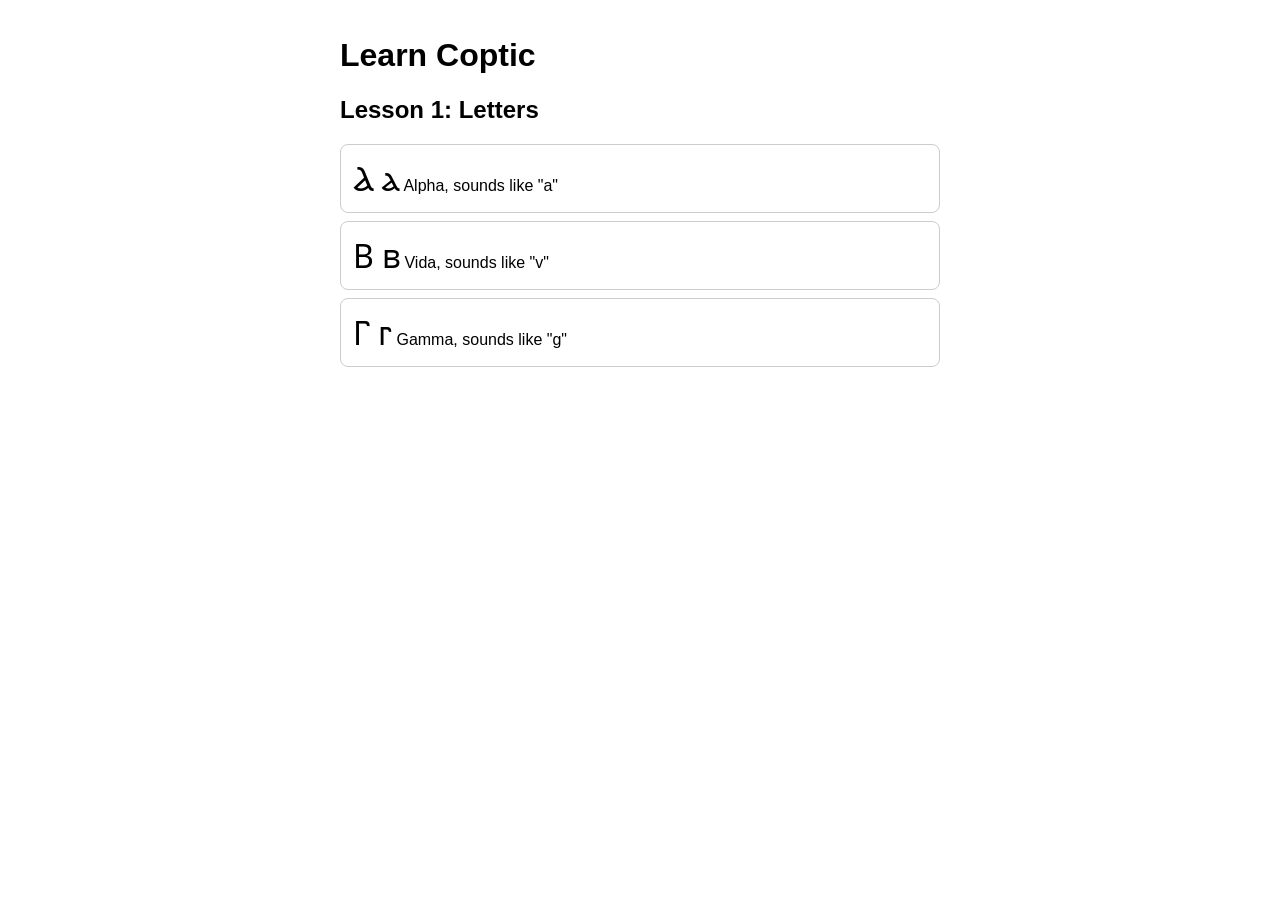
==== index.html @ 821ffd7f "Create index.html" ====
<!DOCTYPE html>
<html lang="en">
<head>
  <meta charset="UTF-8">
  <meta name="viewport" content="width=device-width, initial-scale=1">
  <title>Learn Coptic</title>
  <link href="https://fonts.googleapis.com/css2?family=Noto+Sans+Coptic&display=swap" rel="stylesheet">
  <style>
    body { font-family: sans-serif; max-width: 600px; margin: auto; padding: 16px; }
    .coptic { font-family: 'Noto Sans Coptic', sans-serif; font-size: 2rem; }
    .card { border: 1px solid #ccc; border-radius: 8px; padding: 12px; margin: 8px 0; }
  </style>
</head>
<body>
  <h1>Learn Coptic</h1>
  <h2>Lesson 1: Letters</h2>
  <div class="card"><span class="coptic">Ⲁ ⲁ</span> Alpha, sounds like "a"</div>
  <div class="card"><span class="coptic">Ⲃ ⲃ</span> Vida, sounds like "v"</div>
  <div class="card"><span class="coptic">Ⲅ ⲅ</span> Gamma, sounds like "g"</div>
</body>
</html>
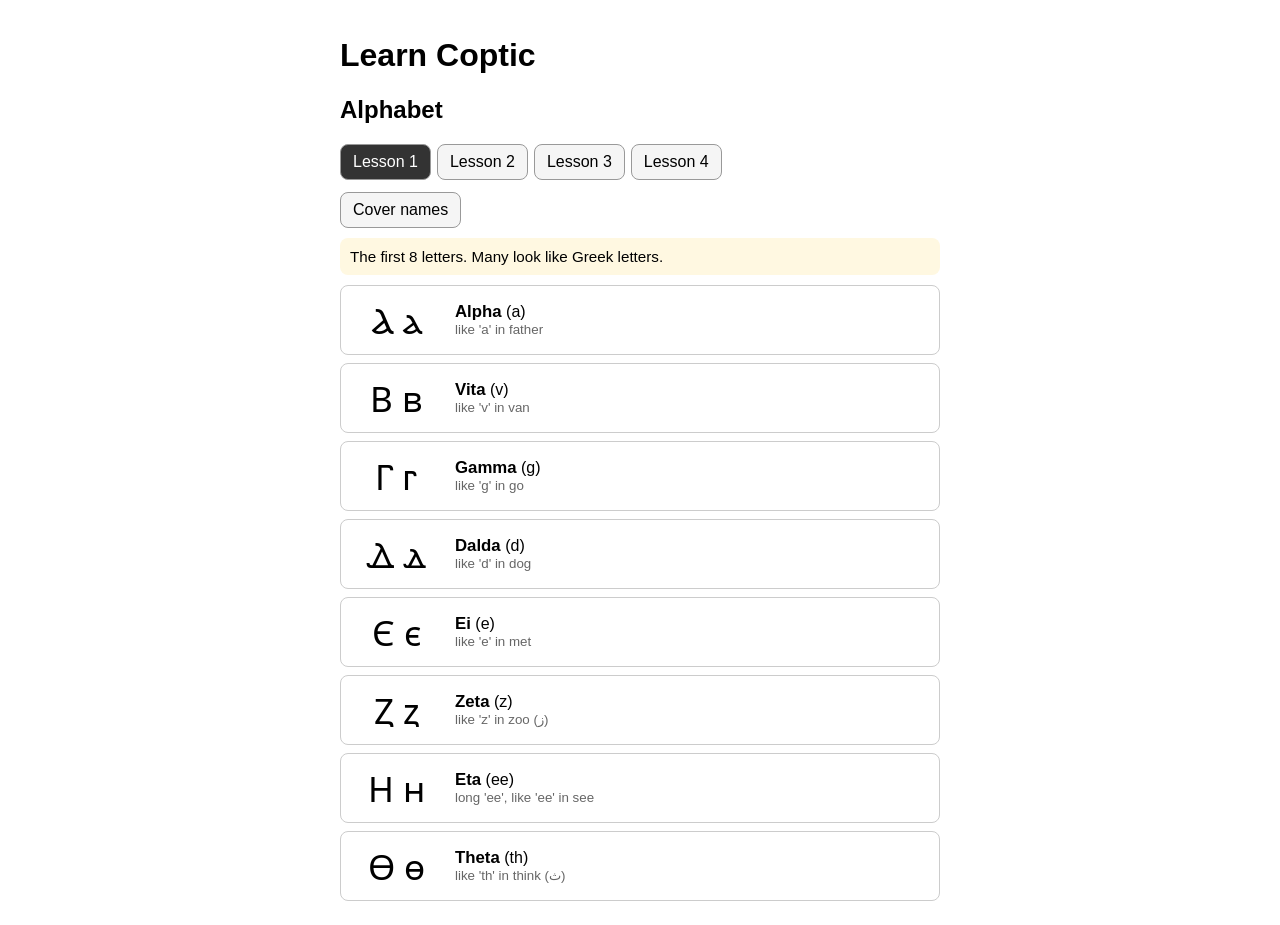
==== commit cd6c4d90: "Update index.html" ====
--- a/index.html
+++ b/index.html
@@ -1,21 +1,114 @@
 <!DOCTYPE html>
 <html lang="en">
 <head>
-  <meta charset="UTF-8">
-  <meta name="viewport" content="width=device-width, initial-scale=1">
-  <title>Learn Coptic</title>
-  <link href="https://fonts.googleapis.com/css2?family=Noto+Sans+Coptic&display=swap" rel="stylesheet">
-  <style>
-    body { font-family: sans-serif; max-width: 600px; margin: auto; padding: 16px; }
-    .coptic { font-family: 'Noto Sans Coptic', sans-serif; font-size: 2rem; }
-    .card { border: 1px solid #ccc; border-radius: 8px; padding: 12px; margin: 8px 0; }
-  </style>
+<meta charset="UTF-8">
+<meta name="viewport" content="width=device-width, initial-scale=1">
+<title>Learn Coptic</title>
+<link href="https://fonts.googleapis.com/css2?family=Noto+Sans+Coptic&display=swap" rel="stylesheet">
+<style>
+  body { font-family: sans-serif; max-width: 600px; margin: auto; padding: 16px; }
+  .coptic { font-family: 'Noto Sans Coptic', sans-serif; }
+  nav { display: flex; gap: 6px; flex-wrap: wrap; margin: 12px 0; }
+  nav button, .tools button { padding: 8px 12px; border: 1px solid #999; border-radius: 8px; background: #f5f5f5; font-size: 1rem; }
+  nav button.active { background: #333; color: #fff; }
+  .card { display: flex; gap: 14px; align-items: center; border: 1px solid #ccc; border-radius: 8px; padding: 10px; margin: 8px 0; }
+  .letter { font-size: 2.2rem; min-width: 90px; text-align: center; }
+  .info b { font-size: 1.05rem; }
+  .info small { color: #666; display: block; }
+  .hidden .info { visibility: hidden; }
+  .note { background: #fff8e1; border-radius: 8px; padding: 10px; margin: 10px 0; font-size: .95rem; }
+</style>
 </head>
 <body>
-  <h1>Learn Coptic</h1>
-  <h2>Lesson 1: Letters</h2>
-  <div class="card"><span class="coptic">Ⲁ ⲁ</span> Alpha, sounds like "a"</div>
-  <div class="card"><span class="coptic">Ⲃ ⲃ</span> Vida, sounds like "v"</div>
-  <div class="card"><span class="coptic">Ⲅ ⲅ</span> Gamma, sounds like "g"</div>
+<h1>Learn Coptic</h1>
+<h2>Alphabet</h2>
+<nav id="nav"></nav>
+<div class="tools"><button id="toggle">Cover names</button></div>
+<div class="note" id="note"></div>
+<div id="cards"></div>
+
+<script>
+const lessons = [
+  { title: "Lesson 1", note: "The first 8 letters. Many look like Greek letters.",
+    letters: [
+      ["Ⲁ ⲁ", "Alpha", "a", "like 'a' in father"],
+      ["Ⲃ ⲃ", "Vita", "v", "like 'v' in van"],
+      ["Ⲅ ⲅ", "Gamma", "g", "like 'g' in go"],
+      ["Ⲇ ⲇ", "Dalda", "d", "like 'd' in dog"],
+      ["Ⲉ ⲉ", "Ei", "e", "like 'e' in met"],
+      ["Ⲍ ⲍ", "Zeta", "z", "like 'z' in zoo (ز)"],
+      ["Ⲏ ⲏ", "Eta", "ee", "long 'ee', like 'ee' in see"],
+      ["Ⲑ ⲑ", "Theta", "th", "like 'th' in think (ث)"]
+    ] },
+  { title: "Lesson 2", note: "Letters 9 to 16.",
+    letters: [
+      ["Ⲓ ⲓ", "Iota", "i", "like 'ee' in see"],
+      ["Ⲕ ⲕ", "Kappa", "k", "like 'k' in kite"],
+      ["Ⲗ ⲗ", "Lola", "l", "like 'l' in lamp"],
+      ["Ⲙ ⲙ", "Mi", "m", "like 'm' in map"],
+      ["Ⲛ ⲛ", "Ni", "n", "like 'n' in net"],
+      ["Ⲝ ⲝ", "Exi", "ks", "like 'x' in box (كس)"],
+      ["Ⲟ ⲟ", "O", "o", "like 'o' in more"],
+      ["Ⲡ ⲡ", "Pi", "p", "like 'p' in pen"]
+    ] },
+  { title: "Lesson 3", note: "Letters 17 to 24, the last of the Greek-based letters.",
+    letters: [
+      ["Ⲣ ⲣ", "Ro", "r", "rolled 'r'"],
+      ["Ⲥ ⲥ", "Sima", "s", "like 's' in sun"],
+      ["Ⲧ ⲧ", "Tau", "t", "like 't' in top"],
+      ["Ⲩ ⲩ", "Ue", "ee / u", "usually 'ee' or 'u'"],
+      ["Ⲫ ⲫ", "Fi", "f / ph", "like 'f' in fan (ف)"],
+      ["Ⲭ ⲭ", "Khi", "kh", "like Arabic خ"],
+      ["Ⲯ ⲯ", "Epsi", "ps", "like 'ps' in lapse"],
+      ["Ⲱ ⲱ", "Omega", "o", "long 'o', like Ⲟ"]
+    ] },
+  { title: "Lesson 4", note: "The 7 extra letters that Coptic added for sounds Greek didn't have.",
+    letters: [
+      ["Ϣ ϣ", "Shai", "sh", "like 'sh' in ship (ش)"],
+      ["Ϥ ϥ", "Fai", "f", "like 'f' in fan (ف)"],
+      ["Ϧ ϧ", "Khai", "kh", "like Arabic خ"],
+      ["Ϩ ϩ", "Hori", "h", "soft 'h' (هـ)"],
+      ["Ϫ ϫ", "Janja", "j", "like 'j' in jam"],
+      ["Ϭ ϭ", "Chima", "ch / k", "like 'ch' in chair"],
+      ["Ϯ ϯ", "Ti", "ti", "the syllable 'ti'"]
+    ] }
+];
+
+const nav = document.getElementById("nav");
+const cards = document.getElementById("cards");
+const note = document.getElementById("note");
+const toggle = document.getElementById("toggle");
+let current = 0, covered = false;
+
+function show(i) {
+  current = i;
+  nav.innerHTML = "";
+  lessons.forEach((l, idx) => {
+    const b = document.createElement("button");
+    b.textContent = l.title;
+    if (idx === i) b.className = "active";
+    b.onclick = () => show(idx);
+    nav.appendChild(b);
+  });
+  note.textContent = lessons[i].note;
+  cards.innerHTML = "";
+  lessons[i].letters.forEach(([glyph, name, sound, hint]) => {
+    const d = document.createElement("div");
+    d.className = "card" + (covered ? " hidden" : "");
+    d.innerHTML = '<div class="letter coptic">' + glyph + '</div>' +
+      '<div class="info"><b>' + name + '</b> (' + sound + ')<small>' + hint + '</small></div>';
+    d.onclick = () => d.classList.toggle("hidden");
+    cards.appendChild(d);
+  });
+}
+
+toggle.onclick = () => {
+  covered = !covered;
+  toggle.textContent = covered ? "Show names" : "Cover names";
+  show(current);
+};
+
+show(0);
+</script>
 </body>
 </html>
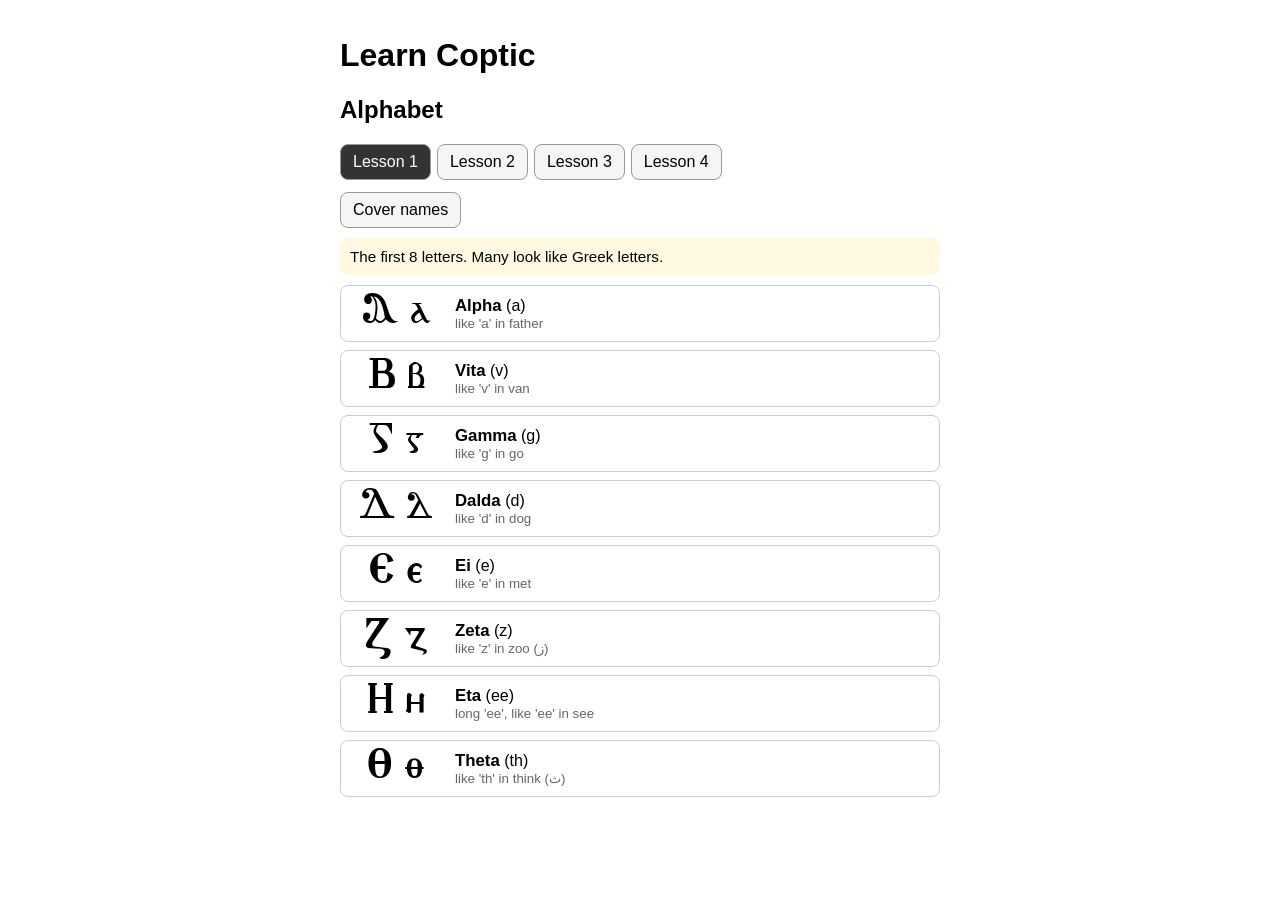
==== commit b1c44358: "Update index.html" ====
--- a/index.html
+++ b/index.html
@@ -4,15 +4,15 @@
 <meta charset="UTF-8">
 <meta name="viewport" content="width=device-width, initial-scale=1">
 <title>Learn Coptic</title>
-<link href="https://fonts.googleapis.com/css2?family=Noto+Sans+Coptic&display=swap" rel="stylesheet">
 <style>
+  @font-face { font-family: 'Avva'; src: url('CS-Avva-Shenouda.ttf') format('truetype'); font-display: swap; }
   body { font-family: sans-serif; max-width: 600px; margin: auto; padding: 16px; }
-  .coptic { font-family: 'Noto Sans Coptic', sans-serif; }
+  .avva { font-family: 'Avva', serif; }
   nav { display: flex; gap: 6px; flex-wrap: wrap; margin: 12px 0; }
   nav button, .tools button { padding: 8px 12px; border: 1px solid #999; border-radius: 8px; background: #f5f5f5; font-size: 1rem; }
   nav button.active { background: #333; color: #fff; }
   .card { display: flex; gap: 14px; align-items: center; border: 1px solid #ccc; border-radius: 8px; padding: 10px; margin: 8px 0; }
-  .letter { font-size: 2.2rem; min-width: 90px; text-align: center; }
+  .letter { font-size: 2.4rem; min-width: 90px; text-align: center; }
   .info b { font-size: 1.05rem; }
   .info small { color: #666; display: block; }
   .hidden .info { visibility: hidden; }
@@ -28,6 +28,20 @@
 <div id="cards"></div>
 
 <script>
+const MAP = {
+  "Ⲁ":"A","ⲁ":"a","Ⲃ":"B","ⲃ":"b","Ⲅ":"G","ⲅ":"g","Ⲇ":"D","ⲇ":"d",
+  "Ⲉ":"E","ⲉ":"e","Ⲍ":"Z","ⲍ":"z","Ⲏ":"Y","ⲏ":"y","Ⲑ":":","ⲑ":";",
+  "Ⲓ":"I","ⲓ":"i","Ⲕ":"K","ⲕ":"k","Ⲗ":"L","ⲗ":"l","Ⲙ":"M","ⲙ":"m",
+  "Ⲛ":"N","ⲛ":"n","Ⲝ":"X","ⲝ":"x","Ⲟ":"O","ⲟ":"o","Ⲡ":"P","ⲡ":"p",
+  "Ⲣ":"R","ⲣ":"r","Ⲥ":"C","ⲥ":"c","Ⲧ":"T","ⲧ":"t","Ⲩ":"U","ⲩ":"u",
+  "Ⲫ":"V","ⲫ":"v","Ⲭ":"<","ⲭ":",","Ⲯ":"\"","ⲯ":"'","Ⲱ":"W","ⲱ":"w",
+  "Ϣ":"S","ϣ":"s","Ϥ":"F","ϥ":"f","Ϧ":"Q","ϧ":"q","Ϩ":"H","ϩ":"h",
+  "Ϫ":"J","ϫ":"j","Ϭ":"[","ϭ":"{","Ϯ":"]","ϯ":"}"
+};
+function toAvva(text) {
+  return Array.from(text).map(ch => MAP[ch] || ch).join("");
+}
+
 const lessons = [
   { title: "Lesson 1", note: "The first 8 letters. Many look like Greek letters.",
     letters: [
@@ -95,7 +109,7 @@
   lessons[i].letters.forEach(([glyph, name, sound, hint]) => {
     const d = document.createElement("div");
     d.className = "card" + (covered ? " hidden" : "");
-    d.innerHTML = '<div class="letter coptic">' + glyph + '</div>' +
+    d.innerHTML = '<div class="letter avva">' + toAvva(glyph) + '</div>' +
       '<div class="info"><b>' + name + '</b> (' + sound + ')<small>' + hint + '</small></div>';
     d.onclick = () => d.classList.toggle("hidden");
     cards.appendChild(d);
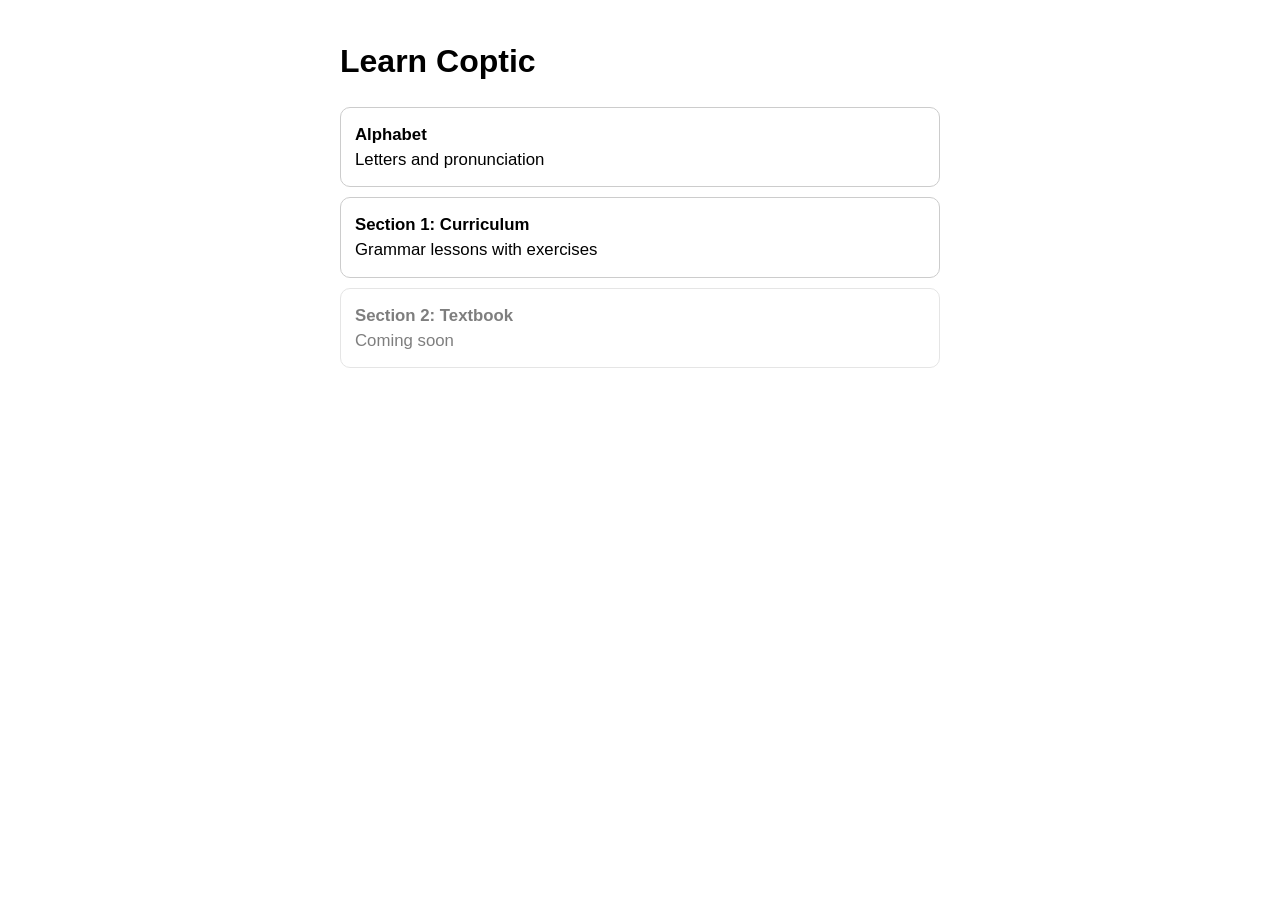
==== commit 3fa3dece: "Create index.html" ====
--- a/index.html
+++ b/index.html
@@ -4,125 +4,12 @@
 <meta charset="UTF-8">
 <meta name="viewport" content="width=device-width, initial-scale=1">
 <title>Learn Coptic</title>
-<style>
-  @font-face { font-family: 'Avva'; src: url('CS-Avva-Shenouda.ttf') format('truetype'); font-display: swap; }
-  body { font-family: sans-serif; max-width: 600px; margin: auto; padding: 16px; }
-  .avva { font-family: 'Avva', serif; }
-  nav { display: flex; gap: 6px; flex-wrap: wrap; margin: 12px 0; }
-  nav button, .tools button { padding: 8px 12px; border: 1px solid #999; border-radius: 8px; background: #f5f5f5; font-size: 1rem; }
-  nav button.active { background: #333; color: #fff; }
-  .card { display: flex; gap: 14px; align-items: center; border: 1px solid #ccc; border-radius: 8px; padding: 10px; margin: 8px 0; }
-  .letter { font-size: 2.4rem; min-width: 90px; text-align: center; }
-  .info b { font-size: 1.05rem; }
-  .info small { color: #666; display: block; }
-  .hidden .info { visibility: hidden; }
-  .note { background: #fff8e1; border-radius: 8px; padding: 10px; margin: 10px 0; font-size: .95rem; }
-</style>
+<link rel="stylesheet" href="style.css">
 </head>
 <body>
 <h1>Learn Coptic</h1>
-<h2>Alphabet</h2>
-<nav id="nav"></nav>
-<div class="tools"><button id="toggle">Cover names</button></div>
-<div class="note" id="note"></div>
-<div id="cards"></div>
-
-<script>
-const MAP = {
-  "Ⲁ":"A","ⲁ":"a","Ⲃ":"B","ⲃ":"b","Ⲅ":"G","ⲅ":"g","Ⲇ":"D","ⲇ":"d",
-  "Ⲉ":"E","ⲉ":"e","Ⲍ":"Z","ⲍ":"z","Ⲏ":"Y","ⲏ":"y","Ⲑ":":","ⲑ":";",
-  "Ⲓ":"I","ⲓ":"i","Ⲕ":"K","ⲕ":"k","Ⲗ":"L","ⲗ":"l","Ⲙ":"M","ⲙ":"m",
-  "Ⲛ":"N","ⲛ":"n","Ⲝ":"X","ⲝ":"x","Ⲟ":"O","ⲟ":"o","Ⲡ":"P","ⲡ":"p",
-  "Ⲣ":"R","ⲣ":"r","Ⲥ":"C","ⲥ":"c","Ⲧ":"T","ⲧ":"t","Ⲩ":"U","ⲩ":"u",
-  "Ⲫ":"V","ⲫ":"v","Ⲭ":"<","ⲭ":",","Ⲯ":"\"","ⲯ":"'","Ⲱ":"W","ⲱ":"w",
-  "Ϣ":"S","ϣ":"s","Ϥ":"F","ϥ":"f","Ϧ":"Q","ϧ":"q","Ϩ":"H","ϩ":"h",
-  "Ϫ":"J","ϫ":"j","Ϭ":"[","ϭ":"{","Ϯ":"]","ϯ":"}"
-};
-function toAvva(text) {
-  return Array.from(text).map(ch => MAP[ch] || ch).join("");
-}
-
-const lessons = [
-  { title: "Lesson 1", note: "The first 8 letters. Many look like Greek letters.",
-    letters: [
-      ["Ⲁ ⲁ", "Alpha", "a", "like 'a' in father"],
-      ["Ⲃ ⲃ", "Vita", "v", "like 'v' in van"],
-      ["Ⲅ ⲅ", "Gamma", "g", "like 'g' in go"],
-      ["Ⲇ ⲇ", "Dalda", "d", "like 'd' in dog"],
-      ["Ⲉ ⲉ", "Ei", "e", "like 'e' in met"],
-      ["Ⲍ ⲍ", "Zeta", "z", "like 'z' in zoo (ز)"],
-      ["Ⲏ ⲏ", "Eta", "ee", "long 'ee', like 'ee' in see"],
-      ["Ⲑ ⲑ", "Theta", "th", "like 'th' in think (ث)"]
-    ] },
-  { title: "Lesson 2", note: "Letters 9 to 16.",
-    letters: [
-      ["Ⲓ ⲓ", "Iota", "i", "like 'ee' in see"],
-      ["Ⲕ ⲕ", "Kappa", "k", "like 'k' in kite"],
-      ["Ⲗ ⲗ", "Lola", "l", "like 'l' in lamp"],
-      ["Ⲙ ⲙ", "Mi", "m", "like 'm' in map"],
-      ["Ⲛ ⲛ", "Ni", "n", "like 'n' in net"],
-      ["Ⲝ ⲝ", "Exi", "ks", "like 'x' in box (كس)"],
-      ["Ⲟ ⲟ", "O", "o", "like 'o' in more"],
-      ["Ⲡ ⲡ", "Pi", "p", "like 'p' in pen"]
-    ] },
-  { title: "Lesson 3", note: "Letters 17 to 24, the last of the Greek-based letters.",
-    letters: [
-      ["Ⲣ ⲣ", "Ro", "r", "rolled 'r'"],
-      ["Ⲥ ⲥ", "Sima", "s", "like 's' in sun"],
-      ["Ⲧ ⲧ", "Tau", "t", "like 't' in top"],
-      ["Ⲩ ⲩ", "Ue", "ee / u", "usually 'ee' or 'u'"],
-      ["Ⲫ ⲫ", "Fi", "f / ph", "like 'f' in fan (ف)"],
-      ["Ⲭ ⲭ", "Khi", "kh", "like Arabic خ"],
-      ["Ⲯ ⲯ", "Epsi", "ps", "like 'ps' in lapse"],
-      ["Ⲱ ⲱ", "Omega", "o", "long 'o', like Ⲟ"]
-    ] },
-  { title: "Lesson 4", note: "The 7 extra letters that Coptic added for sounds Greek didn't have.",
-    letters: [
-      ["Ϣ ϣ", "Shai", "sh", "like 'sh' in ship (ش)"],
-      ["Ϥ ϥ", "Fai", "f", "like 'f' in fan (ف)"],
-      ["Ϧ ϧ", "Khai", "kh", "like Arabic خ"],
-      ["Ϩ ϩ", "Hori", "h", "soft 'h' (هـ)"],
-      ["Ϫ ϫ", "Janja", "j", "like 'j' in jam"],
-      ["Ϭ ϭ", "Chima", "ch / k", "like 'ch' in chair"],
-      ["Ϯ ϯ", "Ti", "ti", "the syllable 'ti'"]
-    ] }
-];
-
-const nav = document.getElementById("nav");
-const cards = document.getElementById("cards");
-const note = document.getElementById("note");
-const toggle = document.getElementById("toggle");
-let current = 0, covered = false;
-
-function show(i) {
-  current = i;
-  nav.innerHTML = "";
-  lessons.forEach((l, idx) => {
-    const b = document.createElement("button");
-    b.textContent = l.title;
-    if (idx === i) b.className = "active";
-    b.onclick = () => show(idx);
-    nav.appendChild(b);
-  });
-  note.textContent = lessons[i].note;
-  cards.innerHTML = "";
-  lessons[i].letters.forEach(([glyph, name, sound, hint]) => {
-    const d = document.createElement("div");
-    d.className = "card" + (covered ? " hidden" : "");
-    d.innerHTML = '<div class="letter avva">' + toAvva(glyph) + '</div>' +
-      '<div class="info"><b>' + name + '</b> (' + sound + ')<small>' + hint + '</small></div>';
-    d.onclick = () => d.classList.toggle("hidden");
-    cards.appendChild(d);
-  });
-}
-
-toggle.onclick = () => {
-  covered = !covered;
-  toggle.textContent = covered ? "Show names" : "Cover names";
-  show(current);
-};
-
-show(0);
-</script>
+<a class="big" href="alphabet.html"><b>Alphabet</b><br>Letters and pronunciation</a>
+<a class="big" href="curriculum.html"><b>Section 1: Curriculum</b><br>Grammar lessons with exercises</a>
+<div class="big off"><b>Section 2: Textbook</b><br>Coming soon</div>
 </body>
 </html>
--- a/style.css
+++ b/style.css
@@ -0,0 +1,14 @@
+@font-face { font-family: 'Avva'; src: url('CS-Avva-Shenouda.ttf') format('truetype'); font-display: swap; }
+body { font-family: sans-serif; max-width: 600px; margin: auto; padding: 16px; line-height: 1.5; }
+.avva { font-family: 'Avva', serif; font-size: 1.5em; }
+.big { display: block; border: 1px solid #ccc; border-radius: 10px; padding: 14px; margin: 10px 0; text-decoration: none; color: inherit; font-size: 1.05rem; }
+.big.off { opacity: .5; }
+.pill { display: inline-block; padding: 6px 12px; border: 1px solid #999; border-radius: 8px; margin: 3px; text-decoration: none; color: inherit; }
+.pill.active { background: #333; color: #fff; }
+.opt { display: block; width: 100%; text-align: left; padding: 10px; margin: 6px 0; border: 1px solid #999; border-radius: 8px; background: #f5f5f5; font-size: 1rem; }
+.opt.good { background: #c8e6c9; }
+.opt.bad { background: #ffcdd2; }
+.ex { border-top: 1px solid #ddd; padding-top: 8px; margin-top: 12px; }
+.ans { padding: 8px; font-size: 1rem; border: 1px solid #999; border-radius: 8px; margin-right: 6px; }
+.chk { padding: 8px 12px; border-radius: 8px; border: 1px solid #999; background: #f5f5f5; }
+#score { font-weight: bold; }
